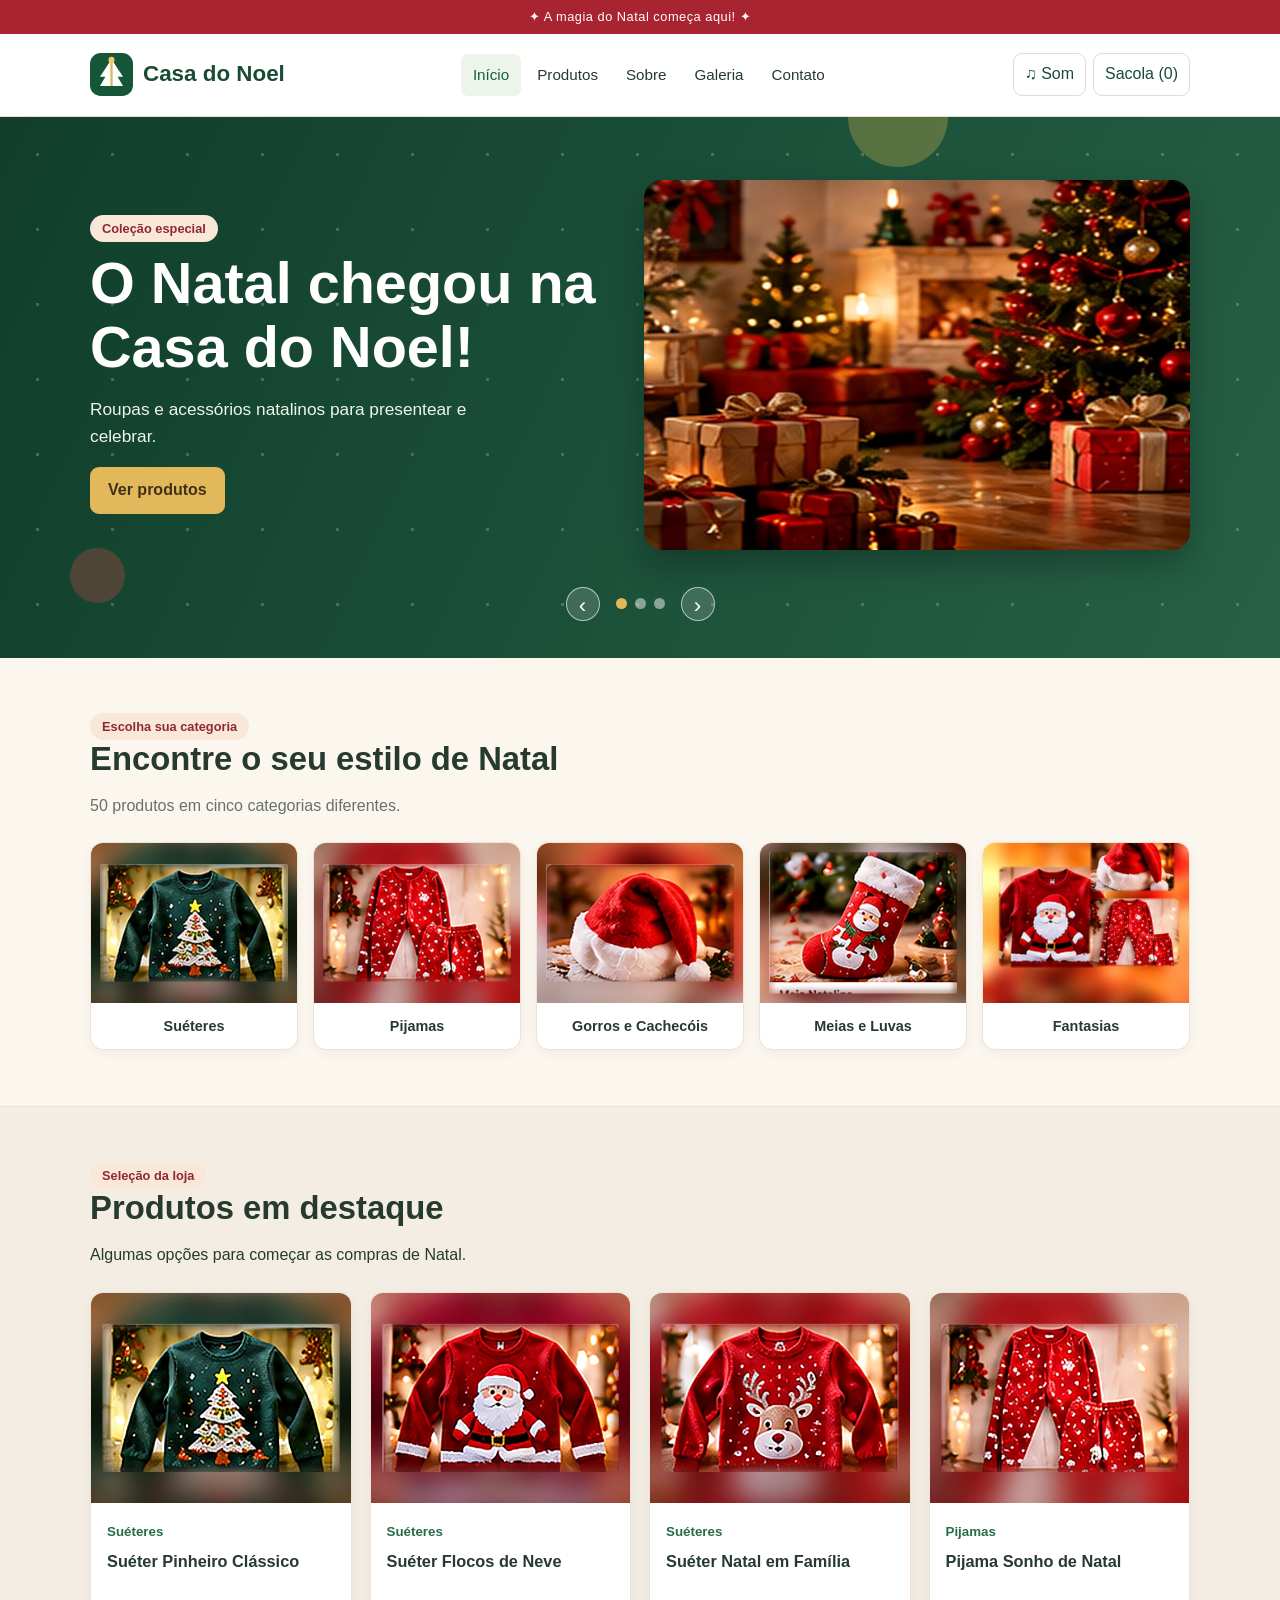
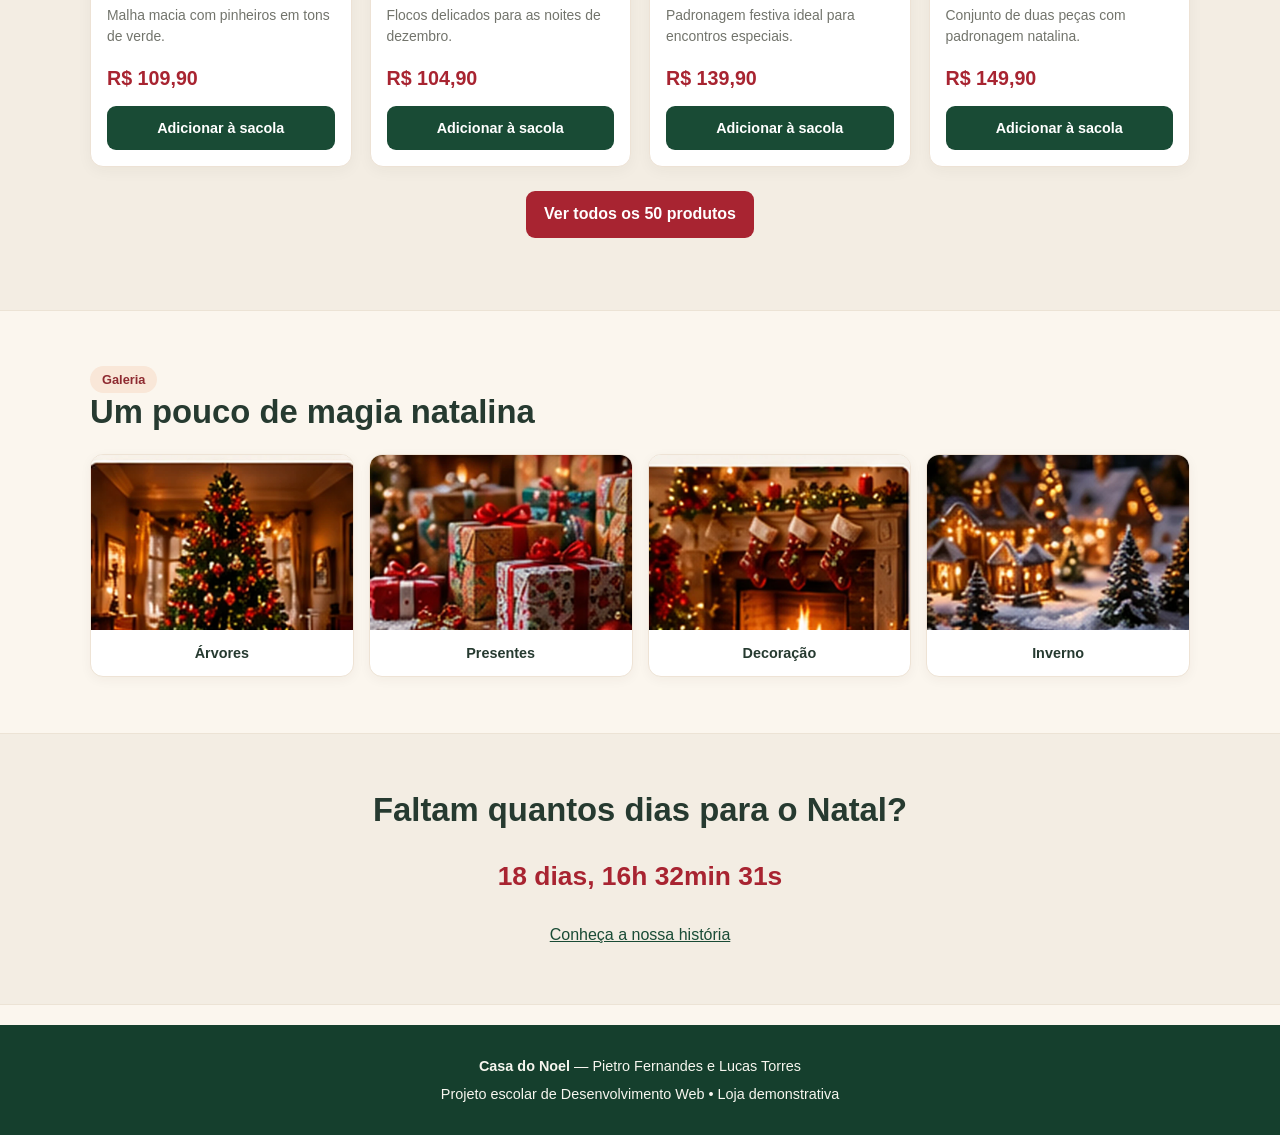
==== index.html @ 41a7c301 "Add files via upload" ====
<!DOCTYPE html>
<html lang="pt-BR">
<head>
  <meta charset="UTF-8">
  <meta name="viewport" content="width=device-width, initial-scale=1">
  <meta name="description" content="Casa do Noel: loja natalina fictícia para a AV2 escolar.">
  <title>Início | Casa do Noel</title>
  <link rel="icon" href="img/favicon.svg" type="image/svg+xml">
  <link rel="stylesheet" href="css/style.css">
  <link rel="stylesheet" href="css/responsivo.css">
</head>
<body>
  <div class="aviso">✦ A magia do Natal começa aqui! ✦</div>
  <header class="cabecalho">
    <div class="container cabecalho-conteudo">
      <a class="logo" href="index.html">
        <img src="img/logo.svg" alt="Logo da Casa do Noel">
        <span>Casa do Noel</span>
      </a>
      <button id="botao-menu" class="botao-menu" type="button" aria-expanded="false" aria-label="Abrir o menu">☰</button>
      <nav id="menu" class="menu" aria-label="Menu principal">
        <a href="index.html" class="ativo" aria-current="page">Início</a>
        <a href="produtos.html">Produtos</a>
        <a href="sobre.html">Sobre</a>
        <a href="galeria.html">Galeria</a>
        <a href="contato.html">Contato</a>
      </nav>
      <div class="acoes">
        <button id="botao-musica" class="botao-pequeno" type="button">♫ Som</button>
        <button id="abrir-carrinho" class="botao-pequeno" type="button">Sacola (<span id="quantidade-carrinho">0</span>)</button>
      </div>
    </div>
  </header>

  <main>
    <section class="hero">
      <div class="container">
        <div class="bola bola-1" data-velocidade="0.16" aria-hidden="true"></div>
        <div class="bola bola-2" data-velocidade="0.32" aria-hidden="true"></div>
        <article class="slide ativo">
          <div><span class="etiqueta">Coleção especial</span><h1>O Natal chegou na Casa do Noel!</h1>
            <p>Roupas e acessórios natalinos para presentear e celebrar.</p><a class="botao" href="produtos.html">Ver produtos</a></div>
          <img src="img/natal/sala-de-natal.webp" alt="Sala decorada com árvore e presentes de Natal">
        </article>
        <article class="slide">
          <div><span class="etiqueta">Presentes com carinho</span><h2>Escolha um presente especial</h2>
            <p>Encontre suéteres, pijamas e acessórios para toda a família.</p><a class="botao" href="produtos.html">Ver coleção</a></div>
          <img src="img/natal/presentes-ao-pe-da-arvore.webp" alt="Presentes embaixo de uma árvore de Natal">
        </article>
        <article class="slide">
          <div><span class="etiqueta">Feliz Natal</span><h2>Entre no clima de dezembro</h2>
            <p>Conheça a nossa galeria de inspirações natalinas.</p><a class="botao" href="galeria.html">Ver galeria</a></div>
          <img src="img/natal/guirlanda.webp" alt="Guirlanda natalina vermelha e verde">
        </article>
        <div class="controle-slides">
          <button id="anterior" type="button" aria-label="Slide anterior">‹</button>
          <span id="indicadores" aria-label="Indicadores do carrossel"></span>
          <button id="proximo" type="button" aria-label="Próximo slide">›</button>
        </div>
      </div>
    </section>

    <section class="secao container">
      <span class="etiqueta">Escolha sua categoria</span><h2>Encontre o seu estilo de Natal</h2>
      <p>50 produtos em cinco categorias diferentes.</p>
      <div class="categorias">
        <a href="produtos.html?categoria=Su%C3%A9teres"><img loading="lazy" src="img/produtos/produto-01.webp" alt="Suéteres natalinos"><strong>Suéteres</strong></a>
        <a href="produtos.html?categoria=Pijamas"><img loading="lazy" src="img/produtos/produto-11.webp" alt="Pijamas natalinos"><strong>Pijamas</strong></a>
        <a href="produtos.html?categoria=Gorros%20e%20Cachec%C3%B3is"><img loading="lazy" src="img/produtos/produto-21.webp" alt="Gorros e Cachecóis natalinos"><strong>Gorros e Cachecóis</strong></a>
        <a href="produtos.html?categoria=Meias%20e%20Luvas"><img loading="lazy" src="img/produtos/produto-31.webp" alt="Meias e Luvas natalinos"><strong>Meias e Luvas</strong></a>
        <a href="produtos.html?categoria=Fantasias"><img loading="lazy" src="img/produtos/produto-41.webp" alt="Fantasias natalinos"><strong>Fantasias</strong></a>
      </div>
    </section>

    <section class="secao destaque-fundo"><div class="container">
      <span class="etiqueta">Seleção da loja</span><h2>Produtos em destaque</h2>
      <p>Algumas opções para começar as compras de Natal.</p>
      <div id="destaques" class="grade-produtos"></div>
      <p class="centro"><a class="botao" href="produtos.html">Ver todos os 50 produtos</a></p>
    </div></section>

    <section class="secao container">
      <span class="etiqueta">Galeria</span><h2>Um pouco de magia natalina</h2>
      <div class="mini-galeria">
        <a href="galeria.html"><img src="img/natal/arvore-de-natal.webp" alt="Árvore de Natal" loading="lazy"><strong>Árvores</strong></a>
        <a href="galeria.html"><img src="img/natal/presentes.webp" alt="Presentes de Natal" loading="lazy"><strong>Presentes</strong></a>
        <a href="galeria.html"><img src="img/natal/lareira.webp" alt="Lareira natalina" loading="lazy"><strong>Decoração</strong></a>
        <a href="galeria.html"><img src="img/natal/vilarejo-nevado.webp" alt="Vilarejo na neve" loading="lazy"><strong>Inverno</strong></a>
      </div>
    </section>
    <section class="secao centro destaque-fundo"><div class="container">
      <h2>Faltam quantos dias para o Natal?</h2>
      <p id="contagem" class="contagem">Carregando...</p>
      <a href="sobre.html">Conheça a nossa história</a>
    </div></section>

  </main>

  <footer class="rodape">
    <div class="container">
      <p><strong>Casa do Noel</strong> — Pietro Fernandes e Lucas Torres</p>
      <p>Projeto escolar de Desenvolvimento Web • Loja demonstrativa</p>
    </div>
  </footer>

  <div id="fundo-carrinho" class="fundo-carrinho" hidden></div>
  <aside id="painel-carrinho" class="painel-carrinho" role="dialog" aria-label="Sacola de compras" aria-modal="true" hidden>
    <div class="linha"><h2>Minha sacola</h2><button id="fechar-carrinho" type="button">Fechar ×</button></div>
    <div id="itens-carrinho"></div>
    <div class="resumo-sacola">
      <strong>Total: <span id="total-carrinho">R$ 0,00</span></strong>
      <p>Compra fictícia, somente para a atividade.</p>
      <button id="limpar-carrinho" class="botao-secundario" type="button">Limpar sacola</button>
    </div>
  </aside>

  <script src="js/produtos.js"></script>
  <script src="js/script.js"></script>
</body>
</html>
---- css/style.css ----
/* Site Casa do Noel - visual natalino simples */
:root {
  --verde: #194b35;
  --vermelho: #a82431;
  --dourado: #e3b85a;
  --creme: #fbf6ee;
  --texto: #263a30;
}
* { box-sizing: border-box; }
html { scroll-behavior: smooth; }
body { margin: 0; background: var(--creme); color: var(--texto); font-family: Arial, sans-serif; line-height: 1.55; }
img { display: block; max-width: 100%; }
a { color: var(--verde); }
button, input, select, textarea { font: inherit; }
button { cursor: pointer; }
[hidden] { display: none !important; }
.container { width: min(1100px, 92%); margin: auto; }
.aviso { text-align: center; color: #fff; background: var(--vermelho); padding: 7px; font-size: .8rem; letter-spacing: .04em; }
.cabecalho { background: white; border-bottom: 1px solid #ebdfcf; position: relative; z-index: 5; }
.cabecalho-conteudo { display: flex; align-items: center; justify-content: space-between; gap: 14px; min-height: 82px; }
.logo { display: flex; align-items: center; gap: 10px; white-space: nowrap; text-decoration: none; font-size: 1.4rem; font-weight: 800; }
.logo img { width: 43px; height: 43px; }
.menu { display: flex; align-items: center; gap: 4px; }
.menu a { text-decoration: none; color: var(--texto); padding: 9px 12px; border-radius: 7px; font-size: .95rem; }
.menu a:hover, .menu a.ativo { background: #edf4eb; color: #0f613d; }
.acoes { display: flex; gap: 7px; }
.botao-pequeno, .botao-menu { background: #fff; color: var(--verde); border: 1px solid #dcded5; border-radius: 9px; padding: 8px 11px; white-space: nowrap; }
.botao-menu { display: none; }
.botao, .card button { display: inline-block; background: var(--vermelho); border: 0; color: #fff; border-radius: 9px; padding: 11px 18px; font-weight: 700; text-decoration: none; }
.botao:hover, .card button:hover { background: #801925; }
.botao-secundario { border: 1px solid #bfd2c1; background: #edf5eb; padding: 9px 15px; border-radius: 8px; }
h1, h2, h3 { line-height: 1.2; }
h1 { font-size: clamp(2rem, 4.8vw, 3.2rem); margin: 12px 0; }
h2 { font-size: clamp(1.5rem, 3vw, 2.05rem); margin: 0 0 10px; }
h3 { margin: 8px 0; }
.secao { padding: 56px 0; }
.secao > p { color: #66736a; }
.centro { text-align: center; }
.etiqueta { color: #8e2a30; background: #f9e7d8; font-size: .8rem; font-weight: bold; padding: 6px 12px; border-radius: 25px; }
.hero { background: linear-gradient(115deg, #103e2b, #266046); color: #fff; overflow: hidden; position: relative; }
.hero::before { content: ''; position: absolute; inset: 0; opacity: .20; background-image: radial-gradient(#fff 1.5px, transparent 1.5px); background-size: 75px 75px; pointer-events: none; }
.hero .container { position: relative; padding-top: 38px; padding-bottom: 25px; }
.slide { display: none; min-height: 420px; grid-template-columns: 1fr 1.06fr; align-items: center; gap: 38px; }
.slide.ativo { display: grid; animation: entrar .45s ease; }
.slide h1, .slide h2 { font-size: clamp(2.25rem, 5vw, 3.6rem); line-height: 1.1; }
.slide p { font-size: 1.08rem; max-width: 410px; color: #eef5e9; }
.slide .botao { background: var(--dourado); color: #3f3117; }
.slide img { width: 100%; height: 370px; object-fit: cover; border-radius: 18px; box-shadow: 0 14px 32px #0004; }
.controle-slides { display: flex; align-items: center; justify-content: center; gap: 16px; padding: 12px; }
.controle-slides > button { border: 1px solid #ffffff9c; color: white; background: #ffffff28; border-radius: 50%; font-size: 1.4rem; width: 34px; height: 34px; }
#indicadores { display: flex; gap: 8px; }
#indicadores button { width: 11px; height: 11px; padding: 0; border: 0; border-radius: 50%; background: #ffffff7a; }
#indicadores button.ativo { background: var(--dourado); }
.bola { position: absolute; pointer-events: none; border-radius: 50%; opacity: .3; }
.bola-1 { width: 100px; height: 100px; background: #e2b94f; top: -50px; right: 22%; }
.bola-2 { width: 55px; height: 55px; background: #d44745; bottom: 55px; left: -20px; }
@keyframes entrar { from { opacity: 0; } to { opacity: 1; } }
.destaque-fundo { background: #f3ede3; border-top: 1px solid #ece3d5; border-bottom: 1px solid #ece3d5; }
.categorias, .mini-galeria { display: grid; grid-template-columns: repeat(5, minmax(0,1fr)); gap: 15px; margin-top: 23px; }
.categorias a, .mini-galeria a { background: #fff; text-decoration: none; color: var(--texto); border: 1px solid #eee3d5; border-radius: 13px; overflow: hidden; box-shadow: 0 3px 12px #3927130c; }
.categorias a:hover, .mini-galeria a:hover { transform: translateY(-3px); }
.categorias img, .mini-galeria img { width: 100%; height: 160px; object-fit: cover; }
.categorias strong, .mini-galeria strong { display: block; padding: 12px 7px; text-align: center; font-size: .9rem; }
.mini-galeria { grid-template-columns: repeat(4,1fr); }
.mini-galeria img { height: 175px; }
.grade-produtos { display: grid; grid-template-columns: repeat(4,minmax(0,1fr)); gap: 18px; margin: 24px 0; }
.card { overflow: hidden; background: white; border: 1px solid #ede2d5; border-radius: 13px; box-shadow: 0 4px 15px #33250e0b; transition: transform .2s; }
.card:hover { transform: translateY(-4px); }
.card img { width: 100%; height: 210px; object-fit: cover; background: #eee; }
.card-info { padding: 16px; }
.card small { color: #286b4a; font-weight: 700; }
.card h3 { font-size: 1.02rem; min-height: 2.4em; }
.card p { color: #72746c; font-size: .87rem; min-height: 3.2em; }
.card strong { display: block; color: var(--vermelho); font-size: 1.23rem; margin: 12px 0; }
.card button { width: 100%; font-size: .9rem; background: var(--verde); }
.card button:hover { background: #103a28; }
.filtros { display: flex; flex-wrap: wrap; gap: 13px; padding: 18px; margin: 24px 0 10px; border-radius: 13px; background: white; border: 1px solid #e8dfd3; }
.filtros label { flex: 1 1 200px; font-weight: 700; font-size: .89rem; }
.filtros input, .filtros select { width: 100%; padding: 10px; margin-top: 6px; background: #fff; border: 1px solid #bfcdbd; border-radius: 8px; }
.contador { color: #626b65; font-size: .92rem; }
.banner-interno { background: #e8eee3; padding: 38px 0; border-bottom: 1px solid #dce3d9; }
.banner-interno .container { display: grid; grid-template-columns: 1.2fr .8fr; gap: 20px; align-items: center; }
.banner-interno p { max-width: 500px; }
.banner-interno img { height: 220px; width: 100%; object-fit: cover; border-radius: 15px; }
.duas-colunas { display: grid; grid-template-columns: 1fr 1fr; gap: 38px; align-items: start; margin-top: 24px; }
.foto-grande { width: 100%; height: 400px; border-radius: 15px; object-fit: cover; }
.contagem { font-size: 1.65rem; font-weight: 800; color: var(--vermelho); }
.galeria { display: grid; grid-template-columns: repeat(4,minmax(0,1fr)); gap: 16px; margin-top: 25px; }
.foto-galeria { background: white; border: 1px solid #e8dfd5; text-align: left; padding: 0; border-radius: 12px; overflow: hidden; }
.foto-galeria img { width: 100%; height: 180px; object-fit: cover; }
.foto-galeria span { display: block; padding: 11px; font-size: .9rem; }
.janela-foto { border: 0; border-radius: 13px; padding: 16px; width: 90%; max-width: 680px; }
.janela-foto::backdrop { background: #0009; }
.janela-foto img { width: 100%; max-height: 72vh; object-fit: contain; }
.janela-foto button { float: right; margin-bottom: 10px; }
#form-contato, .bloco-contato { background: white; border: 1px solid #e9e0d3; border-radius: 13px; padding: 25px; }
#form-contato label { display: block; font-weight: 700; margin-bottom: 5px; }
#form-contato input, #form-contato textarea { display: block; width: 100%; padding: 11px; border-radius: 8px; border: 1px solid #bccabd; margin-bottom: 17px; }
#mensagem-form { font-weight: 700; color: var(--verde); }
.bloco-contato { background: #edf2e9; }
.imagem-contato { border-radius: 10px; height: 190px; width: 100%; object-fit: cover; }
.rodape { background: #153f2d; color: #f7f6ef; text-align: center; padding: 25px 0; margin-top: 20px; font-size: .9rem; }
.rodape p { margin: 5px 0; }
.fundo-carrinho { position: fixed; z-index: 9; inset: 0; background: #0007; }
.painel-carrinho { position: fixed; z-index: 10; background: #fff; top: 0; right: 0; bottom: 0; overflow: auto; width: min(400px,100%); padding: 22px; box-shadow: -8px 0 25px #0003; }
.linha { display: flex; justify-content: space-between; gap: 8px; align-items: center; }
.linha button { border: 0; padding: 9px; background: #eee; border-radius: 8px; }
.item-sacola { display: flex; align-items: center; justify-content: space-between; gap: 12px; border-bottom: 1px solid #ddd; padding: 13px 0; font-size: .9rem; }
.item-sacola button { border: 0; color: #a82431; background: none; text-decoration: underline; }
.resumo-sacola { margin-top: 22px; border-top: 2px solid #eee; padding-top: 20px; }
:focus-visible { outline: 3px solid var(--dourado); outline-offset: 3px; }


/* Neve caindo - efeito leve que nao bloqueia os botoes */
.neve { position: fixed; inset: 0; overflow: hidden; pointer-events: none; z-index: 20; }
.floco { position: absolute; top: -10vh; color: white; opacity: .85;
  text-shadow: 0 1px 3px #355347; animation: cair-neve linear infinite; }
@keyframes cair-neve {
  to { transform: translate(30px, 115vh) rotate(180deg); }
}
@media (prefers-reduced-motion: reduce), print { .neve { display: none; } }
---- css/responsivo.css ----
/* O site também precisa funcionar em tablets e celulares. */
@media (max-width: 1000px) {
  .cabecalho-conteudo { flex-wrap: wrap; padding: 12px 0; }
  .menu { order: 3; width: 100%; justify-content: center; }
  .grade-produtos { grid-template-columns: repeat(3, 1fr); }
  .categorias { grid-template-columns: repeat(3, 1fr); }
}
@media (max-width: 650px) {
  .botao-menu { display: block; margin-left: auto; }
  .menu { display: none; flex-direction: column; align-items: stretch; }
  .menu.aberto { display: flex; }
  .menu a { text-align: center; }
  .acoes { order: 4; width: 100%; justify-content: center; }
  .slide.ativo, .banner-interno .container { grid-template-columns: 1fr; }
  .slide { min-height: 0; }
  .slide img { height: 235px; }
  .slide h1, .slide h2 { font-size: 2.2rem; }
  .banner-interno img { height: 180px; }
  .secao { padding: 38px 0; }
  .grade-produtos, .categorias, .mini-galeria, .galeria { grid-template-columns: repeat(2, 1fr); gap: 12px; }
  .card img { height: 160px; }
  .card-info { padding: 12px; }
  .card h3 { font-size: .92rem; }
  .card p { font-size: .8rem; }
  .categorias img, .mini-galeria img, .foto-galeria img { height: 130px; }
  .duas-colunas { grid-template-columns: 1fr; gap: 20px; }
}
@media (max-width: 360px) {
  .grade-produtos { grid-template-columns: 1fr; }
  .card img { height: 230px; }
}
@media (prefers-reduced-motion: reduce) {
  *, *::before, *::after { animation: none; transition: none; scroll-behavior: auto; }
}
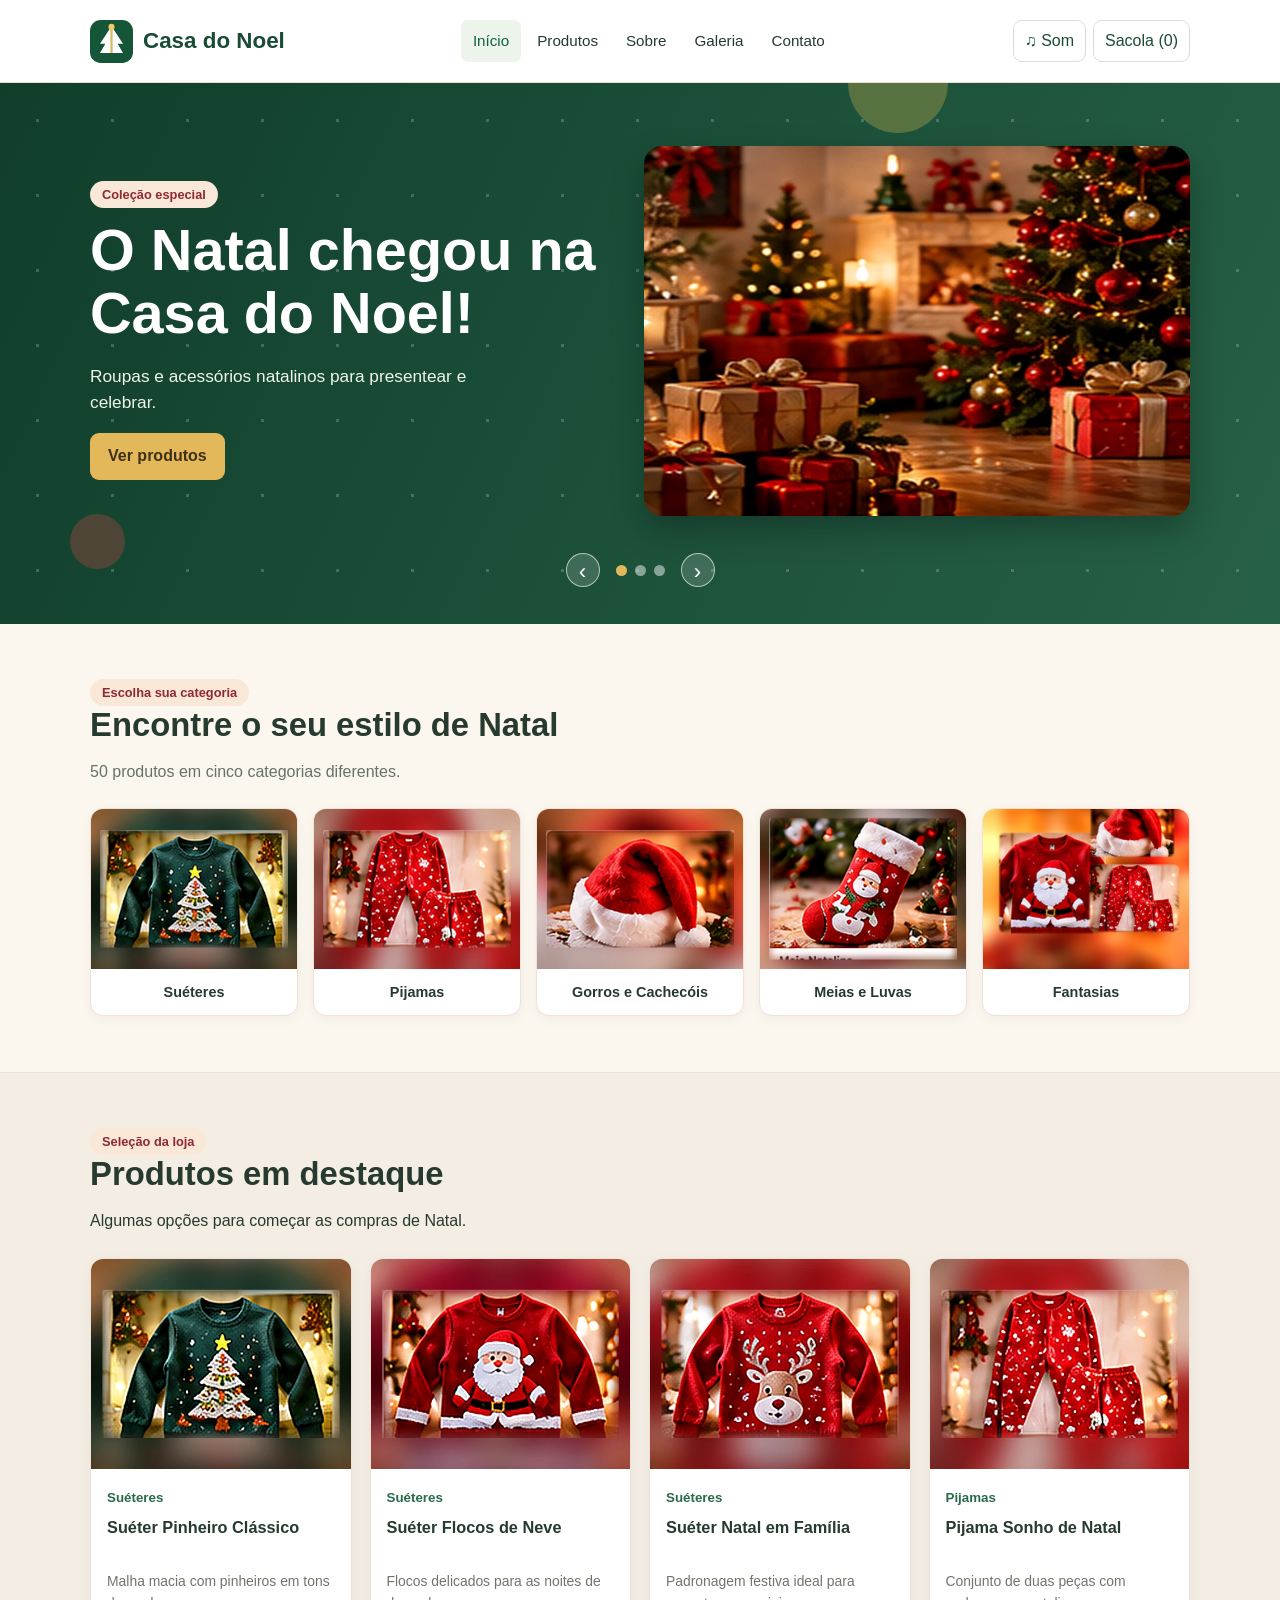
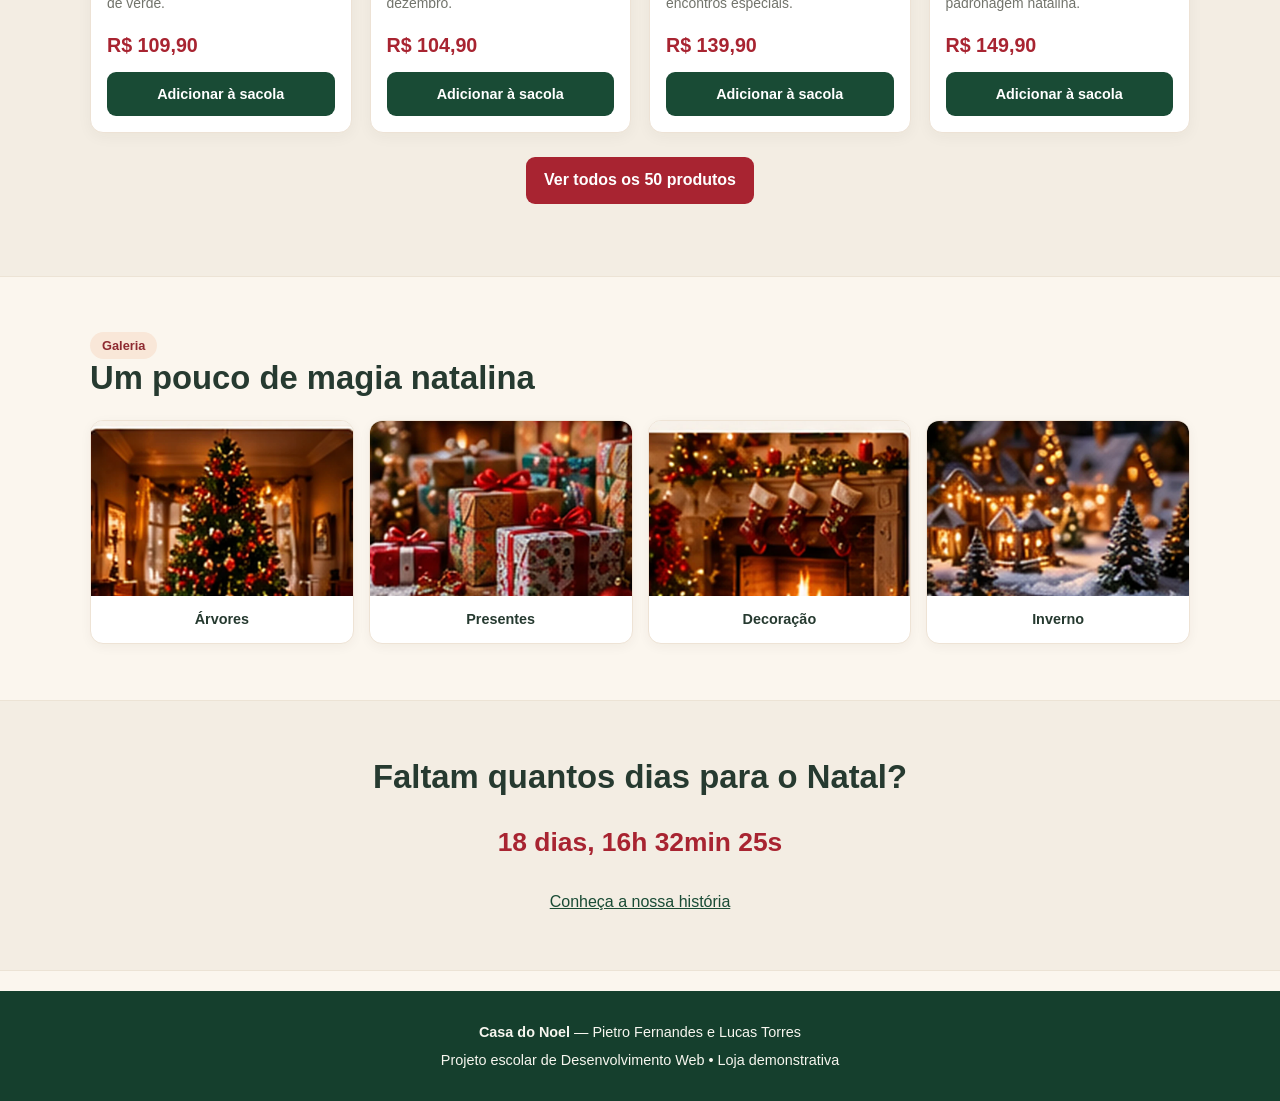
==== commit 2d8d6c15: "Remove Christmas message from index.html" ====
--- a/index.html
+++ b/index.html
@@ -10,7 +10,7 @@
   <link rel="stylesheet" href="css/responsivo.css">
 </head>
 <body>
-  <div class="aviso">✦ A magia do Natal começa aqui! ✦</div>
+
   <header class="cabecalho">
     <div class="container cabecalho-conteudo">
       <a class="logo" href="index.html">
